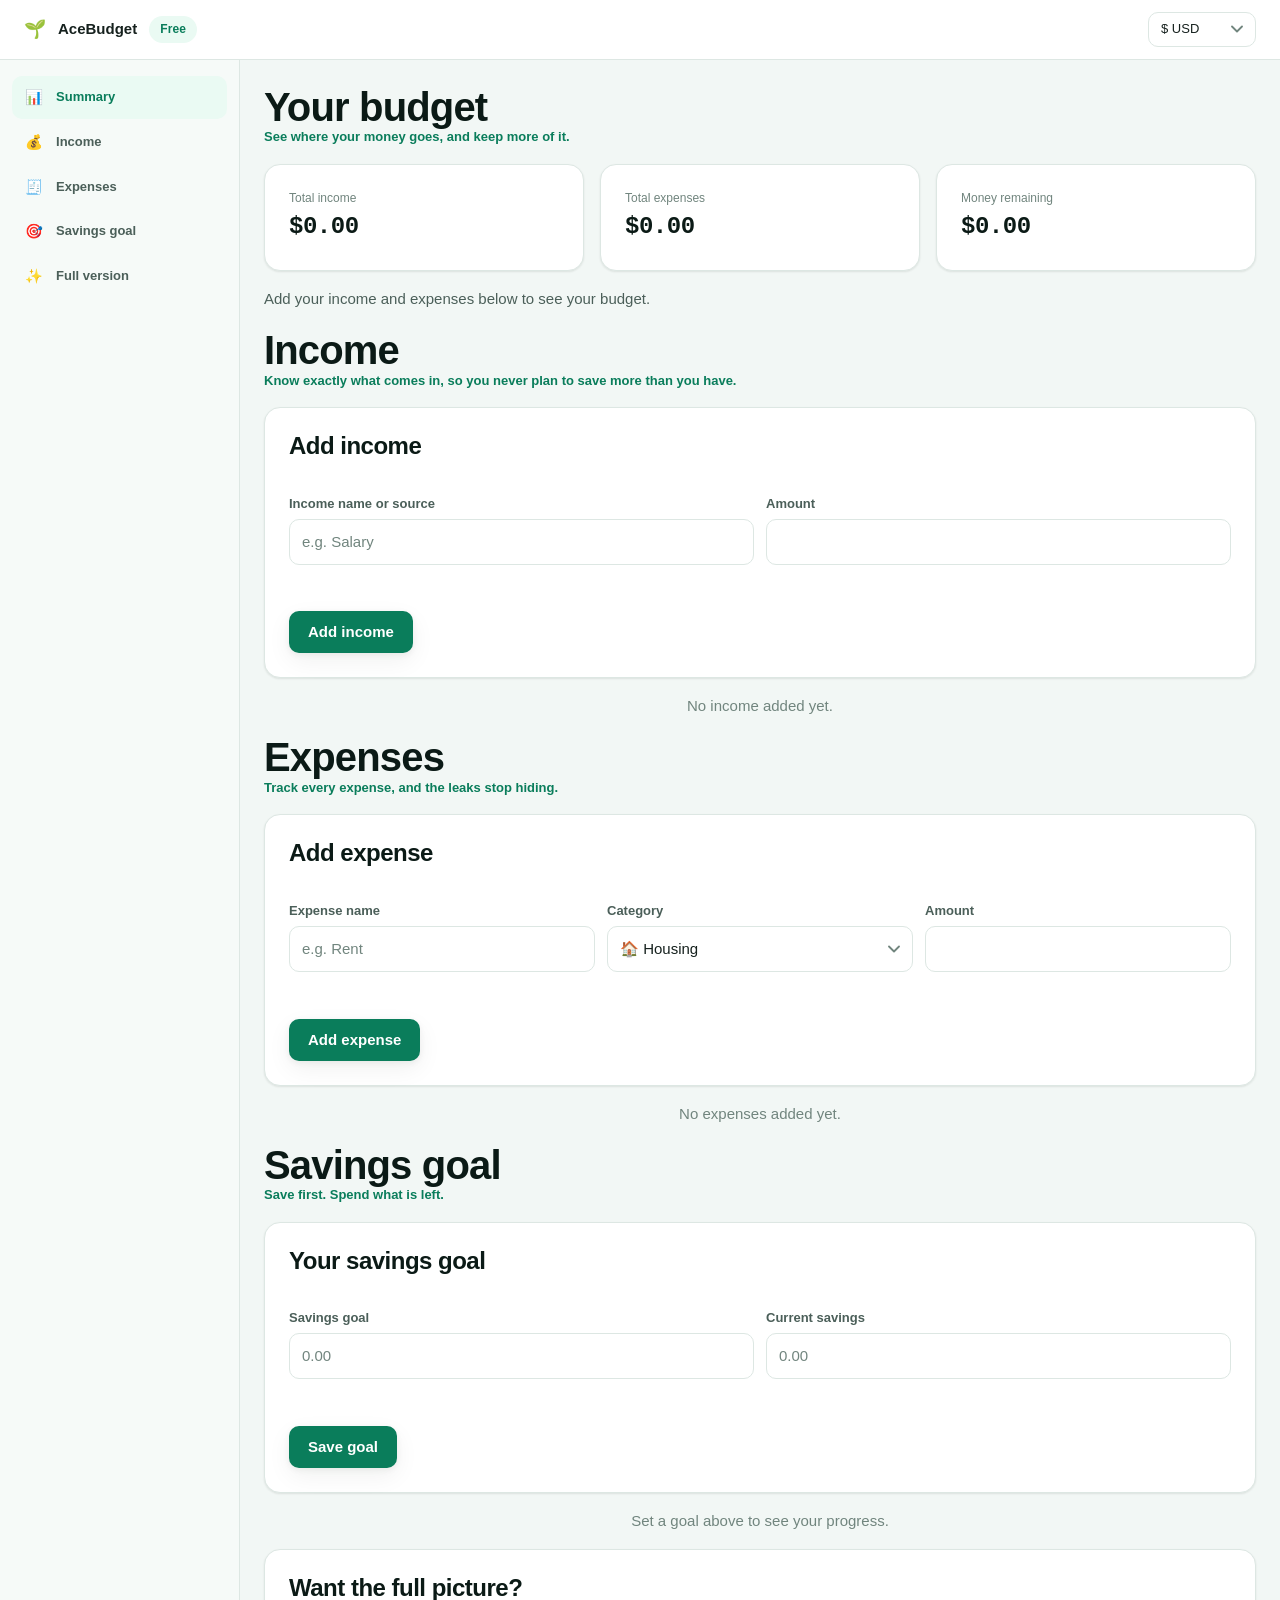
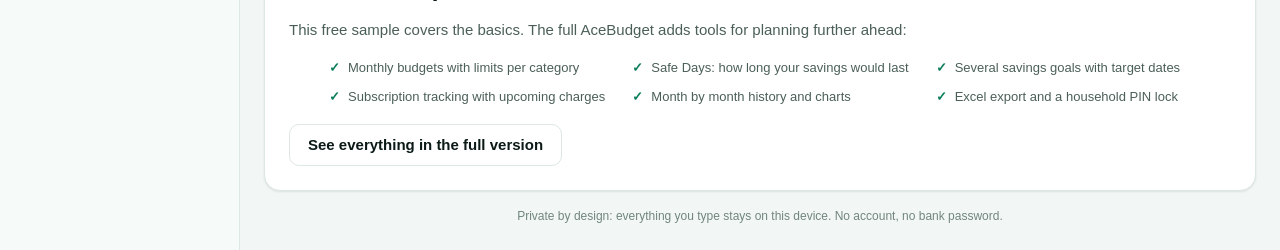
==== free/index.html @ 698dd25d "Add AceBudget Free, a short working sample of the app A separate page at free/ with income, expenses" ====
<!doctype html>
<html lang="en">
<head>
  <meta charset="UTF-8" />
  <meta name="viewport" content="width=device-width, initial-scale=1, viewport-fit=cover" />
  <title>AceBudget Free: a simple family budget planner</title>
  <meta name="description" content="Try AceBudget free. Track income and expenses, see what is left each month, and set a savings goal. Private: your numbers never leave this device." />
  <meta name="theme-color" content="#0a7d5b" />
  <link rel="icon" href="data:image/svg+xml,%3Csvg xmlns='http://www.w3.org/2000/svg' viewBox='0 0 64 64'%3E%3Crect width='64' height='64' rx='14' fill='%230a7d5b'/%3E%3Crect x='16' y='34' width='8' height='16' rx='2' fill='%23ffffff'/%3E%3Crect x='28' y='24' width='8' height='26' rx='2' fill='%23ffffff'/%3E%3Crect x='40' y='14' width='8' height='36' rx='2' fill='%23ffffff'/%3E%3C/svg%3E" />
  <link rel="stylesheet" href="../assets/css/base.css" />
  <link rel="stylesheet" href="../assets/css/app.css" />
  <link rel="stylesheet" href="../assets/css/free.css" />
</head>
<body>
  <a class="skip-link" href="#main">Skip to content</a>
  <div id="app"><noscript>AceBudget needs JavaScript enabled to run. Your data still never leaves this device once it does.</noscript></div>
  <script type="module" src="../src/free.js"></script>
</body>
</html>
---- assets/css/base.css ----
/* ==========================================================================
   AceBudget: design tokens & base layer
   Shared by the marketing site and the application shell.
   No external requests. System font stack for instant first paint.
   ========================================================================== */

:root {
  /* --- brand ------------------------------------------------------------ */
  --brand-50:  #eafaf3;
  --brand-100: #cdf2e2;
  --brand-200: #9ee5c8;
  --brand-300: #63d2a8;
  --brand-400: #2fba89;
  --brand-500: #129c70;
  --brand-600: #0a7d5b;
  --brand-700: #08624a;
  --brand-800: #094e3c;
  --brand-900: #073f32;

  --gold-300: #ffd98a;
  --gold-400: #f8c15c;
  --gold-500: #e9a530;
  --gold-700: #9c6a12;

  --coral-300: #ffb3a7;
  --coral-500: #e5533d;
  --coral-600: #c53d2a;
  --coral-700: #972c1d;

  --violet-400: #8b7ff0;
  --violet-500: #6b5ce0;

  /* --- neutral / surface ------------------------------------------------ */
  --ink:        #0b1a16;
  --ink-2:      #14312a;
  --text:       #16211e;
  --text-soft:  #4b5f59;
  --text-mute:  #71857e;
  --line:       #dde7e3;
  --line-soft:  #eaf1ee;
  --surface:    #ffffff;
  --surface-2:  #f6faf8;
  --surface-3:  #eef5f2;
  --canvas:     #f2f7f5;

  /* --- semantic --------------------------------------------------------- */
  --ok:      var(--brand-600);
  --ok-bg:   var(--brand-50);
  --warn:    var(--gold-700);
  --warn-bg: #fdf4e3;
  --bad:     var(--coral-600);
  --bad-bg:  #fdeeec;
  --info:    var(--violet-500);
  --info-bg: #f0eefc;

  /* --- type ------------------------------------------------------------- */
  --font: -apple-system, BlinkMacSystemFont, "Segoe UI", Roboto, "Helvetica Neue",
          Arial, "Noto Sans", sans-serif, "Apple Color Emoji", "Segoe UI Emoji";
  --font-num: ui-monospace, "SF Mono", "Cascadia Mono", "Segoe UI Mono", Menlo,
              Consolas, monospace;

  --fs-xs:   0.75rem;
  --fs-sm:   0.8125rem;
  --fs-base: 0.9375rem;
  --fs-md:   1.0625rem;
  --fs-lg:   1.25rem;
  --fs-xl:   1.5rem;
  --fs-2xl:  1.9rem;
  --fs-3xl:  2.5rem;
  --fs-4xl:  clamp(2.1rem, 5.2vw, 3.9rem);

  /* --- space / shape ---------------------------------------------------- */
  --sp-1: 4px;  --sp-2: 8px;  --sp-3: 12px; --sp-4: 16px;
  --sp-5: 24px; --sp-6: 32px; --sp-7: 48px; --sp-8: 64px; --sp-9: 96px;

  --r-sm: 6px; --r-md: 10px; --r-lg: 16px; --r-xl: 24px; --r-full: 999px;

  --sh-1: 0 1px 2px rgba(11, 26, 22, .06), 0 1px 3px rgba(11, 26, 22, .04);
  --sh-2: 0 2px 6px rgba(11, 26, 22, .06), 0 8px 24px rgba(11, 26, 22, .06);
  --sh-3: 0 12px 40px rgba(11, 26, 22, .12), 0 2px 8px rgba(11, 26, 22, .06);
  --sh-focus: 0 0 0 3px var(--brand-200);

  --maxw: 1140px;
  --ease: cubic-bezier(.22, .8, .3, 1);
}

/* --- dark theme --------------------------------------------------------- */
:root[data-theme="dark"] {
  --ink:        #e6f2ed;
  --ink-2:      #cfe4dc;
  --text:       #e3efea;
  --text-soft:  #a3bab2;
  --text-mute:  #7e968e;
  --line:       #23372f;
  --line-soft:  #1b2d26;
  --surface:    #10201b;
  --surface-2:  #16281f;
  --surface-3:  #1c332a;
  --canvas:     #0a1611;

  --ok-bg:   #0e2c22;
  --warn-bg: #2d2410;
  --bad-bg:  #2f1713;
  --info-bg: #1d1a35;
  --ok:   var(--brand-300);
  --warn: var(--gold-400);
  --bad:  var(--coral-300);
  --info: var(--violet-400);

  --sh-1: 0 1px 2px rgba(0,0,0,.4);
  --sh-2: 0 2px 6px rgba(0,0,0,.35), 0 8px 24px rgba(0,0,0,.3);
  --sh-3: 0 12px 40px rgba(0,0,0,.5);
  --sh-focus: 0 0 0 3px var(--brand-800);
}

/* --- reset -------------------------------------------------------------- */
*, *::before, *::after { box-sizing: border-box; }
* { margin: 0; }

html { -webkit-text-size-adjust: 100%; scroll-behavior: smooth; }
@media (prefers-reduced-motion: reduce) {
  html { scroll-behavior: auto; }
  *, *::before, *::after {
    animation-duration: .01ms !important; animation-iteration-count: 1 !important;
    transition-duration: .01ms !important;
  }
}

body {
  font-family: var(--font);
  font-size: var(--fs-base);
  line-height: 1.6;
  color: var(--text);
  background: var(--canvas);
  -webkit-font-smoothing: antialiased;
  text-rendering: optimizeLegibility;
  min-height: 100vh;
}

img, svg, video, canvas { display: block; max-width: 100%; height: auto; }
input, button, textarea, select { font: inherit; color: inherit; }
button { cursor: pointer; background: none; border: none; }
a { color: var(--brand-600); text-decoration-thickness: 1px; text-underline-offset: 3px; }
a:hover { color: var(--brand-700); }
:root[data-theme="dark"] a { color: var(--brand-300); }

h1, h2, h3, h4 { line-height: 1.18; letter-spacing: -0.021em; color: var(--ink); font-weight: 700; }
h1 { font-size: var(--fs-4xl); letter-spacing: -0.031em; }
h2 { font-size: var(--fs-3xl); }
h3 { font-size: var(--fs-xl); }
h4 { font-size: var(--fs-md); }
p  { text-wrap: pretty; }
h1, h2, h3 { text-wrap: balance; }

:focus-visible { outline: 2px solid var(--brand-500); outline-offset: 2px; border-radius: var(--r-sm); }

::selection { background: var(--brand-200); color: var(--brand-900); }

/* --- utilities ---------------------------------------------------------- */
.wrap { width: 100%; max-width: var(--maxw); margin-inline: auto; padding-inline: var(--sp-5); }
.stack > * + * { margin-top: var(--sp-4); }
.row { display: flex; align-items: center; gap: var(--sp-3); }
.row-between { display: flex; align-items: center; justify-content: space-between; gap: var(--sp-3); }
.grow { flex: 1 1 auto; min-width: 0; }
.num { font-family: var(--font-num); font-variant-numeric: tabular-nums; letter-spacing: -0.02em; }
.muted { color: var(--text-mute); }
.soft { color: var(--text-soft); }
.center { text-align: center; }
.nowrap { white-space: nowrap; }
.hidden { display: none !important; }

.sr-only {
  position: absolute; width: 1px; height: 1px; padding: 0; margin: -1px;
  overflow: hidden; clip: rect(0 0 0 0); white-space: nowrap; border: 0;
}

.skip-link {
  position: absolute; left: var(--sp-3); top: -60px; z-index: 999;
  background: var(--brand-600); color: #fff; padding: var(--sp-3) var(--sp-4);
  border-radius: var(--r-md); font-weight: 600; text-decoration: none;
  transition: top .18s var(--ease);
}
.skip-link:focus { top: var(--sp-3); color: #fff; }

/* --- buttons ------------------------------------------------------------ */
.btn {
  display: inline-flex; align-items: center; justify-content: center; gap: var(--sp-2);
  padding: 11px 18px; border-radius: var(--r-md); font-weight: 600;
  font-size: var(--fs-base); line-height: 1.2; text-decoration: none;
  border: 1px solid transparent; white-space: nowrap;
  transition: transform .14s var(--ease), box-shadow .18s var(--ease),
              background-color .18s var(--ease), border-color .18s var(--ease);
}
.btn:active { transform: translateY(1px); }
.btn:disabled { opacity: .5; cursor: not-allowed; transform: none; }

.btn-primary { background: var(--brand-600); color: #fff; box-shadow: var(--sh-2); }
.btn-primary:hover { background: var(--brand-700); color: #fff; box-shadow: var(--sh-3); }

.btn-ghost { background: var(--surface); color: var(--ink); border-color: var(--line); }
.btn-ghost:hover { background: var(--surface-2); border-color: var(--brand-300); color: var(--ink); }

.btn-quiet { background: transparent; color: var(--text-soft); padding: 7px 11px; }
.btn-quiet:hover { background: var(--surface-3); color: var(--ink); }

.btn-danger { background: var(--bad-bg); color: var(--bad); border-color: transparent; }
.btn-danger:hover { background: var(--coral-500); color: #fff; }

.btn-lg { padding: 15px 28px; font-size: var(--fs-md); border-radius: var(--r-lg); }
.btn-sm { padding: 7px 12px; font-size: var(--fs-sm); }
.btn-block { width: 100%; }

/* --- surfaces ----------------------------------------------------------- */
.card {
  background: var(--surface); border: 1px solid var(--line);
  border-radius: var(--r-lg); padding: var(--sp-5); box-shadow: var(--sh-1);
}

.pill {
  display: inline-flex; align-items: center; gap: 6px; padding: 4px 11px;
  border-radius: var(--r-full); font-size: var(--fs-xs); font-weight: 650;
  letter-spacing: .01em; background: var(--surface-3); color: var(--text-soft);
}
.pill-ok   { background: var(--ok-bg);   color: var(--ok); }
.pill-warn { background: var(--warn-bg); color: var(--warn); }
.pill-bad  { background: var(--bad-bg);  color: var(--bad); }
.pill-info { background: var(--info-bg); color: var(--info); }

.dot { width: 8px; height: 8px; border-radius: 50%; flex: 0 0 auto; background: currentColor; }

/* --- forms -------------------------------------------------------------- */
.field { display: flex; flex-direction: column; gap: 6px; }
.field > label { font-size: var(--fs-sm); font-weight: 600; color: var(--text-soft); }
.field .hint { font-size: var(--fs-xs); color: var(--text-mute); }

input[type="text"], input[type="number"], input[type="date"], input[type="month"],
input[type="search"], input[type="email"], select, textarea {
  width: 100%; padding: 10px 12px; border: 1px solid var(--line);
  border-radius: var(--r-md); background: var(--surface); color: var(--text);
  transition: border-color .15s var(--ease), box-shadow .15s var(--ease);
}
input:focus, select:focus, textarea:focus {
  outline: none; border-color: var(--brand-400); box-shadow: var(--sh-focus);
}
input::placeholder, textarea::placeholder { color: var(--text-mute); }
select {
  appearance: none;
  background-image: url("data:image/svg+xml,%3Csvg xmlns='http://www.w3.org/2000/svg' width='12' height='8' viewBox='0 0 12 8'%3E%3Cpath d='M1 1.5 6 6.5 11 1.5' stroke='%2371857e' stroke-width='1.8' fill='none' stroke-linecap='round' stroke-linejoin='round'/%3E%3C/svg%3E");
  background-repeat: no-repeat; background-position: right 12px center; padding-right: 34px;
}

/* --- tables ------------------------------------------------------------- */
.table-scroll { overflow-x: auto; -webkit-overflow-scrolling: touch; }
table.data { width: 100%; border-collapse: collapse; font-size: var(--fs-sm); }
table.data th, table.data td { padding: 10px 12px; text-align: left; border-bottom: 1px solid var(--line-soft); }
table.data th {
  font-size: var(--fs-xs); text-transform: uppercase; letter-spacing: .05em;
  color: var(--text-mute); font-weight: 700; white-space: nowrap;
}
table.data td.r, table.data th.r { text-align: right; }
table.data tbody tr:hover { background: var(--surface-2); }

/* --- motion ------------------------------------------------------------- */
@keyframes rise { from { opacity: 0; transform: translateY(14px); } to { opacity: 1; transform: none; } }
.rise { animation: rise .5s var(--ease) both; }

@keyframes fade { from { opacity: 0; } to { opacity: 1; } }
.fade { animation: fade .3s var(--ease) both; }
---- assets/css/app.css ----
/* ==========================================================================
   AceBudget: app shell layout.
   Loaded after base.css. Reuses its tokens/components only: no new colors,
   no new button styles. Sidebar nav collapses to a bottom tab bar < 720px.
   ========================================================================== */

/* --- small utilities not in base.css --- */
.hook-caption {
  color: var(--brand-600);
  font-weight: 600;
  font-size: var(--fs-sm);
  margin-top: -4px;
}
:root[data-theme="dark"] .hook-caption { color: var(--brand-300); }
.fs-xs { font-size: var(--fs-xs); }
.fs-sm { font-size: var(--fs-sm); }
.fs-lg { font-size: var(--fs-lg); }
.text-bad { color: var(--bad); }
.field-error { color: var(--bad); font-size: var(--fs-xs); min-height: 1.2em; }
.plain-list { list-style: none; }
.plain-list li { padding: var(--sp-2) 0; border-bottom: 1px solid var(--line-soft); }
.plain-list li:last-child { border-bottom: none; }

/* --- app shell --- */
.app-shell {
  display: grid;
  grid-template-columns: 240px 1fr;
  grid-template-rows: auto 1fr;
  grid-template-areas: "topbar topbar" "nav main";
  min-height: 100vh;
}

.app-topbar {
  grid-area: topbar;
  display: flex; align-items: center; justify-content: space-between;
  padding: var(--sp-3) var(--sp-5);
  background: var(--surface); border-bottom: 1px solid var(--line);
  position: sticky; top: 0; z-index: 20;
}
.brand-mark { font-size: 1.2em; }

.app-nav {
  grid-area: nav;
  display: flex; flex-direction: column; gap: 2px;
  padding: var(--sp-4) var(--sp-3);
  background: var(--surface-2); border-right: 1px solid var(--line);
  align-self: stretch;
}
.nav-link {
  display: flex; align-items: center; gap: var(--sp-3);
  padding: 10px 12px; border-radius: var(--r-md);
  color: var(--text-soft); text-decoration: none; font-weight: 600; font-size: var(--fs-sm);
  transition: background-color .15s var(--ease), color .15s var(--ease);
}
.nav-link:hover { background: var(--surface-3); color: var(--ink); }
.nav-link-active { background: var(--ok-bg); color: var(--ok); }
.nav-icon { font-size: 1.1em; width: 1.4em; text-align: center; }

.app-main { grid-area: main; padding: var(--sp-5); min-width: 0; }
.app-content { max-width: var(--maxw); }

@media (max-width: 720px) {
  .app-shell { grid-template-columns: 1fr; grid-template-areas: "topbar" "main" "nav"; }
  .app-nav {
    flex-direction: row; justify-content: space-between; overflow-x: auto;
    border-right: none; border-top: 1px solid var(--line);
    position: sticky; bottom: 0; padding: var(--sp-2);
  }
  .nav-link { flex-direction: column; gap: 2px; padding: 6px 8px; font-size: var(--fs-xs); white-space: nowrap; }
  .app-main { padding: var(--sp-3); padding-bottom: var(--sp-8); }
}

/* --- onboarding --- */
.onboard-screen { min-height: 100vh; display: flex; flex-direction: column; background: var(--canvas); }
.onboard-body { flex: 1 1 auto; display: flex; align-items: center; padding: var(--sp-5) 0; }
.onboard-wrap { max-width: 480px; }
.onboard-form { padding: var(--sp-6); }

/* Brand band across the top of the welcome and lock screens. 192px tall
   (about 2in at 96dpi) at every width, with the text centred on both axes.
   On narrow screens the text wraps to two or three lines and still sits
   inside the 192px band, so the height stays constant. */
.brand-banner {
  min-height: 192px;
  display: flex;
  align-items: center;
  justify-content: center;
  padding: var(--sp-6) var(--sp-5);
  background: var(--brand-600);
  color: #fff;
  text-align: center;
}
.brand-banner-text {
  max-width: var(--maxw);
  font-size: var(--fs-md);
  font-weight: 700;
  line-height: 1.6;
  letter-spacing: 0.08em;
  text-transform: uppercase;
}

/* --- dashboard grid --- */
.grid { display: grid; gap: var(--sp-4); }
.dashboard-grid { grid-template-columns: repeat(auto-fit, minmax(280px, 1fr)); align-items: start; }
.runway-card { grid-column: span 1; }
.runway-number { font-size: var(--fs-4xl); font-weight: 800; letter-spacing: -0.02em; color: var(--ink); line-height: 1; margin-top: var(--sp-2); }
.spark { line-height: 0; }
.legend { list-style: none; display: flex; flex-direction: column; gap: 6px; font-size: var(--fs-sm); }
.legend li { display: flex; align-items: center; gap: 8px; }
.legend .dot { border-radius: 50%; }

/* --- dashboard layout (hero / charts / cards rows) --- */
.dashboard-stack > * + * { margin-top: var(--sp-4); }
.dashboard-hero { grid-template-columns: 1.15fr 1fr; align-items: stretch; }
.dashboard-charts { grid-template-columns: 1.6fr 1fr; align-items: stretch; }
.dashboard-cards { grid-template-columns: repeat(auto-fit, minmax(230px, 1fr)); align-items: start; }
@media (max-width: 900px) {
  .dashboard-hero, .dashboard-charts { grid-template-columns: 1fr; }
}
.dashboard-stack .card { transition: box-shadow .2s var(--ease), transform .2s var(--ease); }
.dashboard-stack .card:hover { box-shadow: var(--sh-2); transform: translateY(-2px); }

/* --- runway gauge --- */
.gauge-host { display: flex; justify-content: center; padding: var(--sp-2) 0; }
.gauge { position: relative; display: flex; justify-content: center; width: 100%; }
.gauge-svg { display: block; width: 100%; max-width: 240px; height: auto; }
.gauge-center {
  position: absolute; top: 58%; left: 50%; transform: translate(-50%, -50%);
  text-align: center; pointer-events: none;
}
.gauge-number { font-size: var(--fs-4xl); font-weight: 800; letter-spacing: -0.02em; color: var(--ink); line-height: 1; }
.gauge-caption { margin-top: 2px; }

/* --- month-over-month comparison --- */
.compare-grid { grid-template-columns: repeat(auto-fit, minmax(130px, 1fr)); gap: var(--sp-4) var(--sp-3); margin-top: var(--sp-3); }
.compare-stat { display: flex; flex-direction: column; gap: 4px; min-width: 0; }
.compare-stat .row { flex-wrap: wrap; row-gap: 4px; }
.compare-stat .num { white-space: nowrap; }
.delta { font-size: var(--fs-xs); font-weight: 700; padding: 2px 7px; border-radius: var(--r-full); white-space: nowrap; }
.delta-good { background: var(--ok-bg); color: var(--ok); }
.delta-bad  { background: var(--bad-bg); color: var(--bad); }
.delta-flat { background: var(--surface-3); color: var(--text-mute); }

/* --- interactive charts (ui/render.js interactiveLineChart / interactiveDonut) --- */
.chart-scroll { overflow-x: auto; -webkit-overflow-scrolling: touch; }
.flow-chart-wrap { position: relative; }
.flow-chart { display: block; width: 100%; }
.chart-dot { transition: r .15s var(--ease); }
.chart-dot-active { stroke: var(--surface); stroke-width: 1.5; }
.chart-tooltip {
  position: absolute; transform: translate(-50%, -100%);
  background: var(--ink); color: var(--surface); padding: 6px 10px;
  border-radius: var(--r-md); font-size: var(--fs-xs); line-height: 1.5;
  box-shadow: var(--sh-2); pointer-events: none; white-space: nowrap;
  opacity: 0; transition: opacity .15s var(--ease); z-index: 10;
}
:root[data-theme="dark"] .chart-tooltip { background: var(--surface-3); color: var(--text); border: 1px solid var(--line); }

.legend-swatch { display: inline-block; width: 10px; height: 10px; border-radius: 3px; }
.legend-item { cursor: pointer; border-radius: var(--r-sm); padding: 3px 4px; transition: background-color .15s var(--ease); }
.legend-item:hover, .legend-item:focus-visible { background: var(--surface-3); }

.donut-row { align-items: center; gap: var(--sp-5); flex-wrap: wrap; }
.donut-host { flex: 0 0 auto; }
.donut-seg { cursor: pointer; transition: stroke-width .18s var(--ease), opacity .18s var(--ease); }

.breakdown-list { max-height: 220px; overflow-y: auto; }
.breakdown-row { transition: background-color .6s var(--ease); border-radius: var(--r-sm); padding: var(--sp-2) var(--sp-1); }
.breakdown-row-flash { background: var(--ok-bg); }

/* --- forms --- */
.form-row { display: grid; grid-template-columns: repeat(auto-fit, minmax(160px, 1fr)); gap: var(--sp-3); }
/* Labels vary in length ("Target" vs "Planned monthly contribution") and wrap
   to different line counts. Reserving a fixed two-line height, with the label
   text bottom-aligned inside it, keeps every input in the row on the same
   line regardless of how its own label wraps. */
.form-row .field > label {
  min-height: calc(var(--fs-sm) * 1.4 * 2);
  line-height: 1.4;
  display: flex;
  align-items: flex-end;
}
.month-nav { justify-content: flex-end; }

/* --- progress bars (used by ui/render.js barRow) --- */
.bar-row { display: flex; flex-direction: column; gap: 4px; font-size: var(--fs-sm); }
.bar-track { height: 8px; border-radius: var(--r-full); background: var(--surface-3); overflow: hidden; }
.bar-fill { height: 100%; border-radius: var(--r-full); transition: width .3s var(--ease); }
.budget-row { align-items: center; gap: var(--sp-4); }
.budget-row input[type="number"] { width: 110px; }

/* --- coach insights --- */
.insight { padding: var(--sp-3) 0; }
.insight-critical { border-left: 3px solid var(--bad); padding-left: var(--sp-4); }
.insight-warning { border-left: 3px solid var(--warn); padding-left: var(--sp-4); }
.insight-opportunity { border-left: 3px solid var(--info); padding-left: var(--sp-4); }
.insight-positive { border-left: 3px solid var(--ok); padding-left: var(--sp-4); }
.qa-log { max-height: 480px; overflow-y: auto; }

/* --- goal cards --- */
.goal-card { display: flex; flex-direction: column; gap: var(--sp-3); }

/* --- toasts --- */
.toast-stack {
  position: fixed; right: var(--sp-4); bottom: var(--sp-4); z-index: 999;
  display: flex; flex-direction: column; gap: var(--sp-2); max-width: 320px;
}
.toast {
  padding: 12px 16px; border-radius: var(--r-md); background: var(--ink); color: var(--surface);
  box-shadow: var(--sh-3); font-size: var(--fs-sm); cursor: pointer;
  opacity: 0; transform: translateY(8px); transition: opacity .22s var(--ease), transform .22s var(--ease);
}
.toast-in { opacity: 1; transform: none; }
.toast-ok { background: var(--brand-700); }
.toast-warn { background: var(--gold-700); color: #fff; }
.toast-bad { background: var(--coral-700); }
---- assets/css/free.css ----
/* ==========================================================================
   AceBudget Free: the few extras the free sample needs on top of base.css
   and app.css. Everything else (tokens, cards, forms, tables, nav, shell)
   is shared with the full app so the two stay visually identical.
   ========================================================================== */

/* Sections are reached by in-page nav links; keep headings clear of the
   sticky top bar when the page scrolls to them. */
.free-section { scroll-margin-top: 80px; }

.free-topbar-actions { gap: var(--sp-2); }
.free-topbar-actions select { width: auto; padding-block: 6px; font-size: var(--fs-sm); }

.summary-grid { grid-template-columns: repeat(auto-fit, minmax(200px, 1fr)); }
.summary-stat .num { font-size: var(--fs-xl); font-weight: 700; color: var(--ink); }
.summary-stat.is-positive .num { color: var(--ok); }
.summary-stat.is-negative .num { color: var(--bad); }

.row-actions { justify-content: flex-end; gap: var(--sp-1); flex-wrap: nowrap; }

/* On a phone, stack Edit/Delete so the tables fit without sideways scrolling. */
@media (max-width: 600px) {
  .row-actions { flex-direction: column; align-items: flex-end; gap: 0; }
  .free-section table.data th, .free-section table.data td { padding-inline: 8px; }
  .free-section table.data tfoot th { white-space: normal; }
}

.form-actions { gap: var(--sp-2); flex-wrap: wrap; }

.full-version-list { list-style: none; display: grid; gap: var(--sp-2); grid-template-columns: repeat(auto-fit, minmax(220px, 1fr)); }
.full-version-list li { display: flex; gap: var(--sp-2); align-items: baseline; color: var(--text-soft); font-size: var(--fs-sm); }
.full-version-list li::before { content: "\2713"; color: var(--ok); font-weight: 700; }
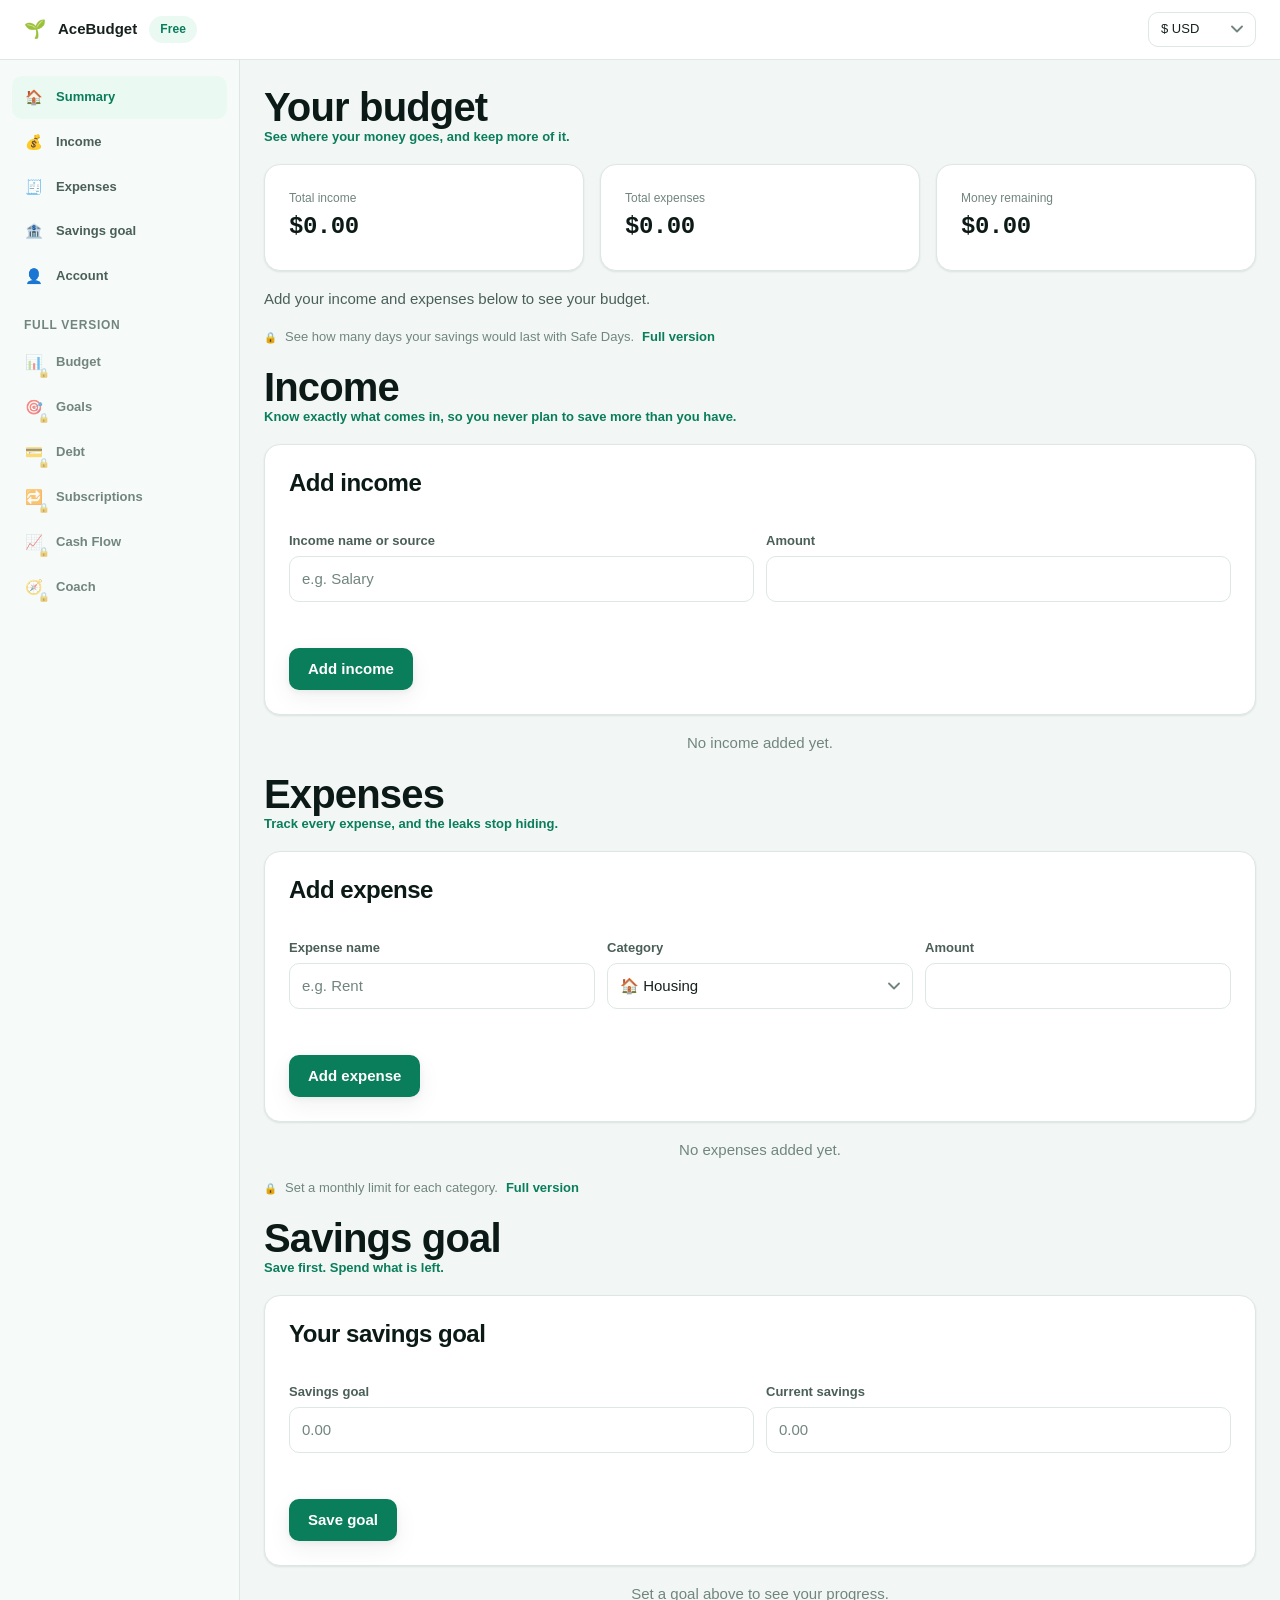
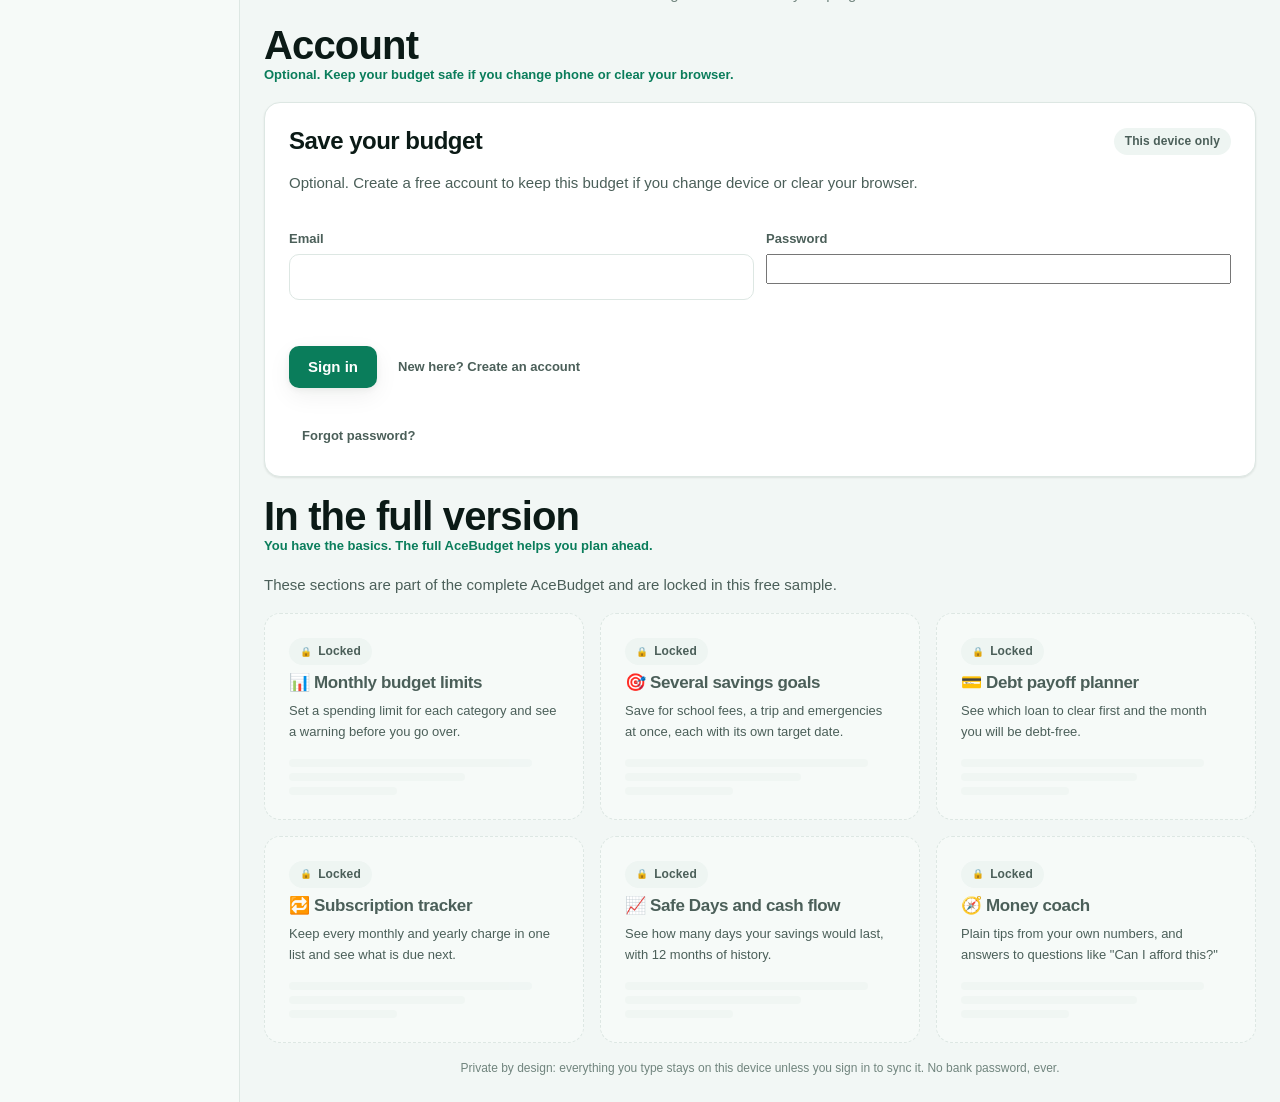
==== commit 129d502a: "Add optional accounts and Supabase sync to both versions Both apps stay local-first and fully usable" ====
--- a/free/index.html
+++ b/free/index.html
@@ -13,7 +13,7 @@
 </head>
 <body>
   <a class="skip-link" href="#main">Skip to content</a>
-  <div id="app"><noscript>AceBudget needs JavaScript enabled to run. Your data still never leaves this device once it does.</noscript></div>
+  <div id="app"><noscript>AceBudget needs JavaScript enabled to run. Your budget still stays on this device unless you sign in to sync it.</noscript></div>
   <script type="module" src="../src/free.js"></script>
 </body>
 </html>
--- a/assets/css/free.css
+++ b/assets/css/free.css
@@ -27,6 +27,37 @@
 
 .form-actions { gap: var(--sp-2); flex-wrap: wrap; }
 
-.full-version-list { list-style: none; display: grid; gap: var(--sp-2); grid-template-columns: repeat(auto-fit, minmax(220px, 1fr)); }
-.full-version-list li { display: flex; gap: var(--sp-2); align-items: baseline; color: var(--text-soft); font-size: var(--fs-sm); }
-.full-version-list li::before { content: "\2713"; color: var(--ok); font-weight: 700; }
+/* --- full version hints ------------------------------------------------------
+   One-line plain-text notes that the complete app has more. Not links. */
+.lock-badge { font-size: 0.8em; line-height: 1; }
+
+.locked-hint { display: flex; align-items: center; gap: var(--sp-2); font-size: var(--fs-sm); color: var(--text-mute); }
+.locked-hint strong { color: var(--brand-600); font-weight: 600; }
+:root[data-theme="dark"] .locked-hint strong { color: var(--brand-300); }
+
+/* --- locked menu items: plain labels, dimmed, with a lock on the icon --- */
+.nav-divider {
+  padding: var(--sp-4) 12px var(--sp-1);
+  font-size: var(--fs-xs); font-weight: 700; letter-spacing: 0.06em; text-transform: uppercase;
+  color: var(--text-mute);
+}
+.nav-link-locked { color: var(--text-mute); cursor: default; }
+.nav-link-locked:hover { background: none; color: var(--text-mute); }
+.nav-link-locked .nav-icon { position: relative; opacity: 0.55; }
+.nav-link-locked .nav-icon .lock-badge { position: absolute; right: -6px; bottom: -4px; font-size: 0.65em; opacity: 1; }
+
+/* --- locked cards: read-only descriptions, no controls --- */
+.locked-grid { grid-template-columns: repeat(auto-fit, minmax(240px, 1fr)); }
+.locked-card { display: flex; flex-direction: column; gap: var(--sp-2); background: var(--surface-2); border-style: dashed; box-shadow: none; }
+.locked-pill { align-self: flex-start; }
+.locked-title { font-size: var(--fs-md); color: var(--text-soft); }
+.locked-card p { font-size: var(--fs-sm); }
+.locked-preview { display: grid; gap: 6px; margin-top: auto; padding-top: var(--sp-2); opacity: 0.7; }
+.locked-preview span { height: 8px; border-radius: var(--r-full); background: var(--surface-3); }
+.locked-preview span:nth-child(1) { width: 90%; }
+.locked-preview span:nth-child(2) { width: 65%; }
+.locked-preview span:nth-child(3) { width: 40%; }
+
+@media (max-width: 720px) {
+  .nav-divider { display: none; }
+}
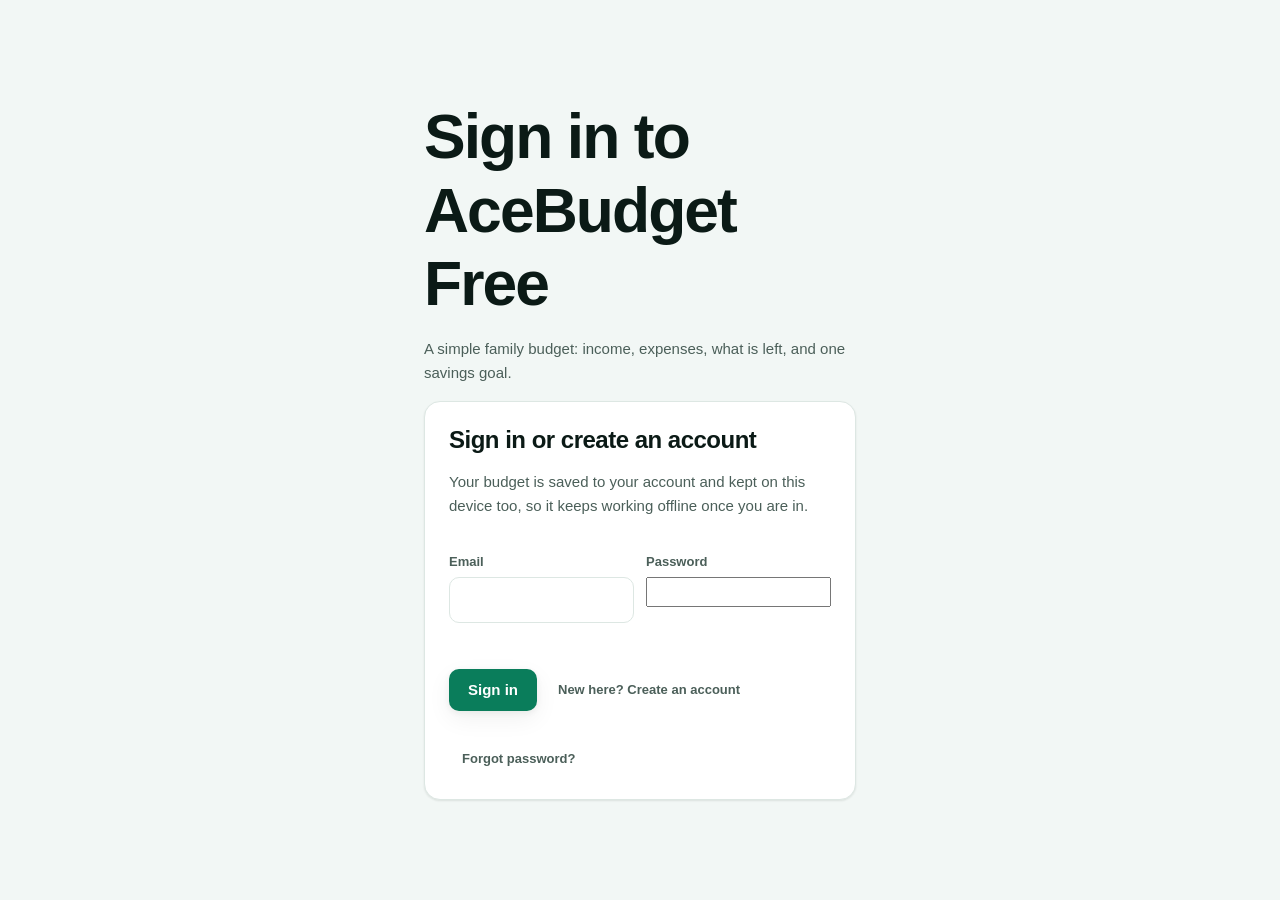
==== commit 3b0c2721: "Require sign-in on both the full app and the free sample Both apps now show a sign-in gate before an" ====
--- a/free/index.html
+++ b/free/index.html
@@ -13,7 +13,7 @@
 </head>
 <body>
   <a class="skip-link" href="#main">Skip to content</a>
-  <div id="app"><noscript>AceBudget needs JavaScript enabled to run. Your budget still stays on this device unless you sign in to sync it.</noscript></div>
+  <div id="app"><noscript>AceBudget needs JavaScript enabled to run. Your budget is kept on this device as well as your account, so it keeps working offline.</noscript></div>
   <script type="module" src="../src/free.js"></script>
 </body>
 </html>
